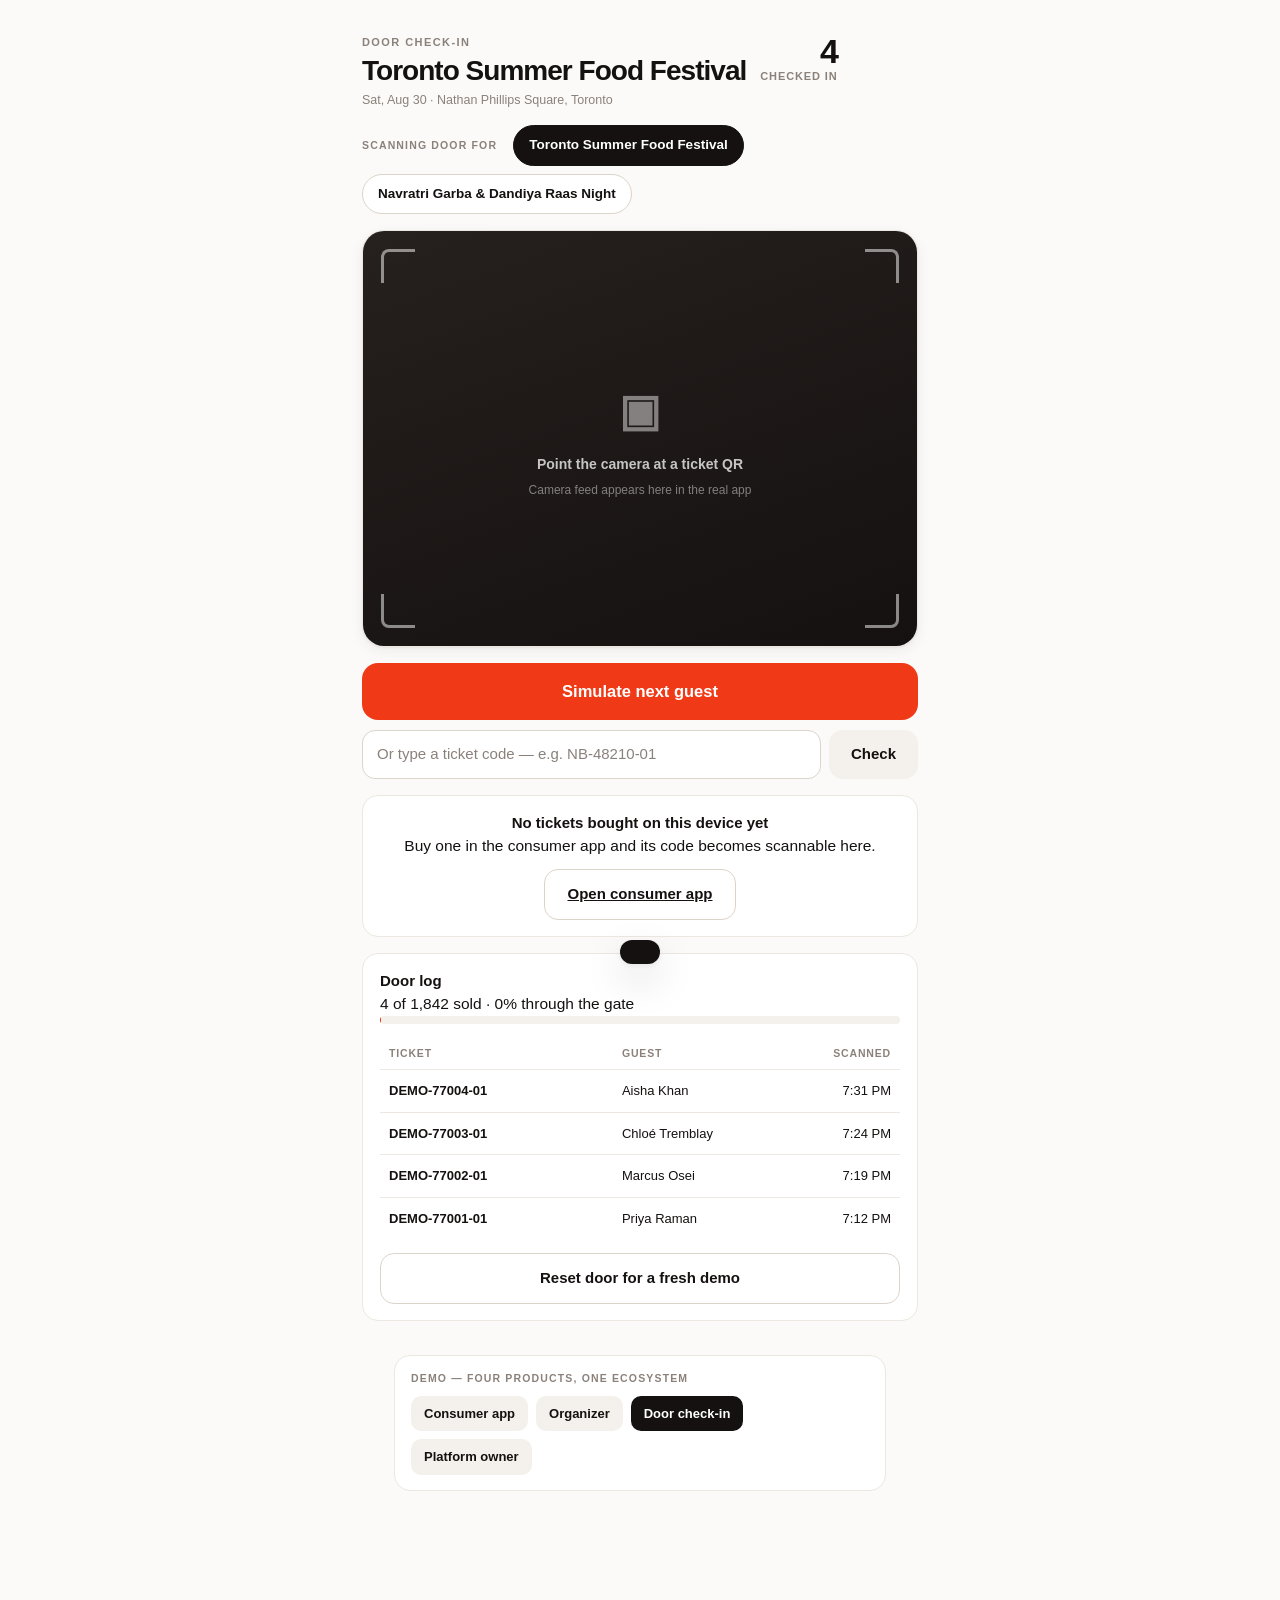
==== checkin/index.html @ 4d5323d5 "Fix cancelled-event chip rendering in success green .livechip.warn was referenced by the organizer d" ====
<!doctype html>
<html lang="en">
<head>
<meta charset="utf-8">
<meta name="viewport" content="width=device-width, initial-scale=1, viewport-fit=cover">
<meta name="theme-color" content="#FBFAF8">
<title>Door check-in — Nearby</title>
<meta name="description" content="Demo: the host's QR scanner — verifies a ticket is genuine, is for this event, and has not already been used.">
<link rel="stylesheet" href="../assets/app.css?v=4">
</head>
<body>
<main id="app"></main>
<div class="toast" id="toast" role="status"></div>
<script src="../assets/data.js?v=4"></script>
<script src="../assets/checkin.js?v=4"></script>
</body>
</html>
---- assets/app.css ----
/* ============================================================
   Discovery platform — design system.
   Mobile-first: base styles are the phone; ≥760px upgrades to desktop.
   ============================================================ */
:root{
  --ink:#141110; --ink-2:#4B4340; --ink-3:#8B817B;
  --ground:#FBFAF8; --surface:#FFFFFF; --sunk:#F4F1EC;
  --line:#ECE7E0; --line-2:#DCD4CA;

  --flame:#F03A17; --flame-deep:#CE2E0F; --flame-tint:#FFEDE8;
  --violet:#6B3FD4; --violet-tint:#F0EBFD;
  --teal:#0A9179; --teal-tint:#E4F4F0;
  --amber:#E08A00; --amber-tint:#FDF0DA;

  /* validated categorical data colors (CVD + contrast safe) */
  --d1:#E23616; --d2:#6B3FD4; --d3:#0A9179;

  --sans:-apple-system, BlinkMacSystemFont, "Segoe UI", Roboto, "Helvetica Neue", Arial, sans-serif;
  --shadow-1:0 1px 2px rgba(20,17,16,.05), 0 4px 14px rgba(20,17,16,.06);
  --shadow-2:0 2px 6px rgba(20,17,16,.07), 0 16px 40px rgba(20,17,16,.14);
  --tabh:60px;
}
*{box-sizing:border-box; margin:0; padding:0}
html{-webkit-text-size-adjust:100%}
body{
  background:var(--ground); color:var(--ink);
  font-family:var(--sans); font-size:15px; line-height:1.5;
  -webkit-font-smoothing:antialiased; overflow-x:hidden;
}
button{font:inherit; color:inherit; cursor:pointer; background:none; border:none; text-align:left}
input,select{font:inherit; color:inherit}
:focus-visible{outline:2.5px solid var(--flame); outline-offset:2px; border-radius:6px}
::placeholder{color:var(--ink-3)}
@media (prefers-reduced-motion: reduce){ *{animation-duration:.01ms !important; animation-iteration-count:1 !important; transition-duration:.01ms !important; scroll-behavior:auto !important} }

/* ---------- type primitives ---------- */
.display{font-weight:800; letter-spacing:-.035em; line-height:1.04}
.eyebrow{font-size:11px; font-weight:800; letter-spacing:.13em; text-transform:uppercase}
.when{font-size:11.5px; font-weight:800; letter-spacing:.09em; text-transform:uppercase; color:var(--flame)}
.tnum{font-variant-numeric:tabular-nums}

/* ---------- buttons ---------- */
.btn{
  display:inline-flex; align-items:center; justify-content:center; gap:8px;
  background:var(--flame); color:#fff; font-weight:700; font-size:15px;
  padding:13px 22px; border-radius:14px; transition:transform .12s, background .15s;
  text-align:center;
}
.btn:active{transform:scale(.975)}
.btn:hover{background:var(--flame-deep)}
.btn.block{width:100%}
.btn.lg{font-size:16.5px; padding:16px 26px; border-radius:16px}
.btn.ghost{background:none; color:var(--ink); border:1.5px solid var(--line-2)}
.btn.ghost:hover{background:var(--sunk); border-color:var(--ink-3)}
.btn.dark{background:var(--ink)} .btn.dark:hover{background:#332C29}
.btn.quiet{background:var(--sunk); color:var(--ink)} .btn.quiet:hover{background:var(--line)}
.btn:disabled{opacity:.4; cursor:not-allowed}
.btn:disabled:active{transform:none}

/* ---------- app header ---------- */
.topbar{position:sticky; top:0; z-index:40; background:var(--ground); border-bottom:1px solid transparent; transition:border-color .2s}
.topbar.stuck{border-color:var(--line)}
.tbwrap{max-width:1240px; margin:0 auto; padding:12px 16px 10px}
.locrow{display:flex; align-items:center; gap:10px; margin-bottom:10px}
.locpick{display:flex; align-items:center; gap:6px; font-weight:700; font-size:15.5px; padding:5px 10px 5px 4px; border-radius:10px}
.locpick:hover{background:var(--sunk)}
.locpick .pinico{color:var(--flame); display:flex}
.locpick .caret{color:var(--ink-3); font-size:11px}
.brandmark{margin-left:auto; display:flex; align-items:center; gap:7px; font-weight:800; letter-spacing:-.03em; font-size:17px}
.brandmark .ring{width:15px; height:15px; border-radius:50%; border:4px solid var(--flame)}
.brandmark .wn{font-size:9.5px; font-weight:800; letter-spacing:.1em; text-transform:uppercase; color:var(--ink-3); border:1px solid var(--line-2); padding:2px 5px; border-radius:5px}
.askline{font-size:26px; font-weight:800; letter-spacing:-.035em; line-height:1.08; margin-bottom:13px; max-width:16ch}

.searchbtn, .searchfield{
  width:100%; display:flex; align-items:center; gap:10px;
  background:var(--surface); border:1.5px solid var(--line-2); border-radius:14px;
  padding:12px 15px; font-size:15px; color:var(--ink-3); box-shadow:var(--shadow-1);
}
.searchbtn:hover{border-color:var(--ink-3)}
.searchfield input{flex:1; border:none; background:none; outline:none; color:var(--ink); min-width:0}
.searchfield:focus-within{border-color:var(--flame); box-shadow:0 0 0 3px var(--flame-tint)}
.searchico{color:var(--ink); flex:none; display:flex}

/* discovery chips */
.chiprail{display:flex; gap:8px; overflow-x:auto; scrollbar-width:none; padding:12px 16px 4px; scroll-snap-type:x proximity; scroll-padding-inline:16px}
.chiprail::-webkit-scrollbar{display:none}
.chiprail::after{content:""; flex:none; width:6px}
.chip{
  flex:none; padding:9px 15px; border-radius:999px; border:1.5px solid var(--line-2);
  background:var(--surface); font-size:13.5px; font-weight:650; white-space:nowrap; scroll-snap-align:start;
  transition:all .12s;
}
.chip:hover{border-color:var(--ink-3)}
.chip.on{background:var(--ink); border-color:var(--ink); color:#fff}
.chip.hot.on{background:var(--flame); border-color:var(--flame)}

/* ---------- page shell ---------- */
main{max-width:1240px; margin:0 auto; padding-bottom:calc(var(--tabh) + 34px)}
.pad{padding-left:16px; padding-right:16px}

/* ---------- section + rails ---------- */
.sec{margin-top:26px}
.sechead{display:flex; align-items:baseline; gap:10px; padding:0 16px 11px}
.sechead h2{font-size:19px; font-weight:800; letter-spacing:-.03em}
.sechead .sn{font-size:12.5px; color:var(--ink-3); margin-left:auto; white-space:nowrap; font-weight:600}
.rail{
  display:flex; gap:12px; overflow-x:auto; scroll-snap-type:x mandatory;
  scrollbar-width:none; padding:2px 16px 6px; scroll-padding-inline:16px;
}
.rail::-webkit-scrollbar{display:none}
.rail::after{content:""; flex:none; width:4px}

/* ---------- event card ---------- */
.ecard{
  position:relative; flex:none; width:255px; scroll-snap-align:start;
  background:var(--surface); border:1px solid var(--line); border-radius:18px;
  overflow:hidden; box-shadow:var(--shadow-1); transition:transform .14s, box-shadow .14s;
  display:flex; flex-direction:column;
}
.ecard:hover{transform:translateY(-2px); box-shadow:var(--shadow-2)}
.ecard.wide{width:auto; flex:1 1 auto}
.ehit{display:flex; flex-direction:column; flex:1; min-width:0; width:100%}
.eart{position:relative; aspect-ratio:16/10; overflow:hidden; flex:none}
.eart .glyph{position:absolute; right:10px; bottom:-22px; font-size:96px; font-weight:800; letter-spacing:-.05em; color:rgba(255,255,255,.26); line-height:1; user-select:none}
.eart .vibe{position:absolute; inset:0; display:flex; align-items:flex-end; padding:11px; gap:6px}
.tagpill{
  display:inline-flex; align-items:center; gap:5px; background:rgba(255,255,255,.94); color:var(--ink);
  font-size:10.5px; font-weight:800; letter-spacing:.06em; text-transform:uppercase;
  padding:5px 9px; border-radius:8px; backdrop-filter:blur(6px);
}
.tagpill.flame{color:var(--flame-deep)}
.tagpill.teal{color:var(--teal)}
.tagpill.amber{color:var(--amber)}
.tagpill.solid{background:var(--ink); color:#fff}
.savebtn{
  position:absolute; top:9px; right:9px; z-index:2; width:34px; height:34px; border-radius:50%;
  background:rgba(255,255,255,.93); display:flex; align-items:center; justify-content:center;
  box-shadow:0 1px 6px rgba(20,17,16,.2); backdrop-filter:blur(6px); transition:transform .12s;
}
.savebtn:active{transform:scale(.88)}
.savebtn svg{width:17px; height:17px; stroke:var(--ink); fill:none; stroke-width:2.2}
.savebtn.on svg{fill:var(--flame); stroke:var(--flame)}
.ebody{padding:12px 13px 14px; display:flex; flex-direction:column; gap:4px; flex:1}
.ebody h3{font-size:15.5px; font-weight:750; letter-spacing:-.02em; line-height:1.27;
  display:-webkit-box; -webkit-line-clamp:2; -webkit-box-orient:vertical; overflow:hidden}
.eplace{font-size:12.5px; color:var(--ink-3); display:flex; align-items:center; gap:5px;
  white-space:nowrap; overflow:hidden; text-overflow:ellipsis}
.efoot{margin-top:auto; padding-top:9px; display:flex; align-items:center; gap:8px}
.eprice{font-size:14px; font-weight:750}
.eprice.free{color:var(--teal)}
.esocial{margin-left:auto; font-size:11.5px; font-weight:700; color:var(--ink-3); white-space:nowrap}

/* ---------- reel rail (video-first architecture) ---------- */
.reel{
  position:relative; flex:none; width:158px; aspect-ratio:9/16; scroll-snap-align:start;
  border-radius:16px; overflow:hidden; box-shadow:var(--shadow-1); display:block;
  background:var(--ink);
}
/* .reelmedia is the slot a real <video muted loop playsinline> drops into */
.reelmedia{position:absolute; inset:0; animation:drift 14s ease-in-out infinite alternate}
@keyframes drift{from{transform:scale(1.02) translate3d(0,0,0)} to{transform:scale(1.16) translate3d(-3%,-2%,0)}}
.reel .scrim{position:absolute; inset:0; background:linear-gradient(to top, rgba(10,8,7,.86) 0%, rgba(10,8,7,.15) 46%, rgba(10,8,7,.3) 100%)}
.reelplay{position:absolute; top:9px; left:9px; width:26px; height:26px; border-radius:50%; background:rgba(255,255,255,.9); display:flex; align-items:center; justify-content:center}
.reelplay svg{width:11px; height:11px; fill:var(--ink); margin-left:1.5px}
.reellen{position:absolute; top:11px; right:9px; color:#fff; font-size:10.5px; font-weight:750; letter-spacing:.04em; text-shadow:0 1px 3px rgba(0,0,0,.5)}
.reelinfo{position:absolute; left:0; right:0; bottom:0; padding:11px 11px 12px; color:#fff}
.reelinfo .rt{font-size:13px; font-weight:750; line-height:1.25; letter-spacing:-.015em;
  display:-webkit-box; -webkit-line-clamp:2; -webkit-box-orient:vertical; overflow:hidden}
.reelinfo .rd{font-size:10.5px; font-weight:750; letter-spacing:.07em; text-transform:uppercase; opacity:.85; margin-top:3px}
.reelinfo .rp{margin-top:7px; display:inline-flex; align-items:center; gap:5px; font-size:12px; font-weight:800; background:rgba(255,255,255,.16); backdrop-filter:blur(6px); padding:5px 9px; border-radius:8px}

/* ---------- event detail ---------- */
.detailgrid{padding:0 16px}
.buysub{display:none}
.backbar{position:sticky; top:0; z-index:35; display:flex; align-items:center; gap:8px; padding:10px 16px; background:var(--ground)}
.iconbtn{width:38px; height:38px; border-radius:50%; background:var(--surface); border:1px solid var(--line);
  display:flex; align-items:center; justify-content:center; box-shadow:var(--shadow-1); flex:none}
.iconbtn:active{transform:scale(.92)}
.iconbtn svg{width:18px; height:18px; stroke:var(--ink); fill:none; stroke-width:2.2}
.iconbtn.on svg{fill:var(--flame); stroke:var(--flame)}
.iconbtn.spaced{margin-left:auto}
.dhero{position:relative; margin:0 16px; border-radius:20px; overflow:hidden; aspect-ratio:16/11}
.dhero .glyph{position:absolute; right:14px; bottom:-30px; font-size:170px; font-weight:800; letter-spacing:-.05em; color:rgba(255,255,255,.24); line-height:1}
.dhero .heroplay{position:absolute; left:50%; top:50%; transform:translate(-50%,-50%); width:56px; height:56px; border-radius:50%;
  background:rgba(255,255,255,.92); display:flex; align-items:center; justify-content:center; box-shadow:var(--shadow-2)}
.dhero .heroplay svg{width:19px; height:19px; fill:var(--ink); margin-left:3px}
.dhero .vibe{position:absolute; left:12px; bottom:12px; display:flex; gap:6px}
.dtitle{font-size:26px; font-weight:800; letter-spacing:-.038em; line-height:1.09; margin:16px 0 12px; text-wrap:balance}
.factlist{display:flex; flex-direction:column; gap:13px; margin-bottom:18px}
.fact{display:flex; gap:11px; align-items:flex-start}
.factico{width:36px; height:36px; border-radius:11px; background:var(--sunk); display:flex; align-items:center; justify-content:center; flex:none; font-size:16px}
.fact .f1{font-weight:700; font-size:14.5px}
.fact .f2{color:var(--ink-3); font-size:13px; margin-top:1px}
.fact .f2 b{color:var(--ink-2); font-weight:650}

.dsec{margin:26px 0}
.dsec h2{font-size:18px; font-weight:800; letter-spacing:-.03em; margin-bottom:11px}
.dsec p{color:var(--ink-2); margin-bottom:11px; font-size:14.5px; line-height:1.62}
.clamp{display:-webkit-box; -webkit-line-clamp:3; -webkit-box-orient:vertical; overflow:hidden}
.readmore{color:var(--flame); font-weight:750; font-size:14px; padding:4px 0}
.expectgrid{display:grid; grid-template-columns:1fr 1fr; gap:10px}
.expect{background:var(--surface); border:1px solid var(--line); border-radius:14px; padding:13px 14px}
.expect .ex{font-size:20px; line-height:1; margin-bottom:8px; display:block}
.expect .en{font-weight:700; font-size:13.5px}
.expect .ed{color:var(--ink-3); font-size:12.5px; margin-top:2px; line-height:1.4}
.mapbox{height:150px; border-radius:16px; border:1px solid var(--line); position:relative; overflow:hidden;
  background:
    linear-gradient(rgba(20,17,16,.05) 1px, transparent 1px),
    linear-gradient(90deg, rgba(20,17,16,.05) 1px, transparent 1px),
    linear-gradient(150deg,#F5F1EB,#EDE7DF);
  background-size:30px 30px, 30px 30px, cover}
.pin{position:absolute; left:50%; top:50%; transform:translate(-50%,-100%); width:24px; height:24px;
  background:var(--flame); border-radius:50% 50% 50% 0; rotate:-45deg; box-shadow:0 4px 10px rgba(240,58,23,.4)}
.pin::after{content:""; position:absolute; inset:6.5px; background:#fff; border-radius:50%}
.orgrow{display:flex; align-items:center; gap:13px; background:var(--surface); border:1px solid var(--line); border-radius:16px; padding:14px 15px}
.oav{width:46px; height:46px; border-radius:14px; flex:none; display:flex; align-items:center; justify-content:center; font-weight:800; font-size:19px; color:#fff}
.orgrow .on{font-weight:750; font-size:15px}
.orgrow .om{color:var(--ink-3); font-size:12.5px; margin-top:1px}
.orgrow .btn{margin-left:auto; flex:none}

/* sticky purchase bar */
.buybar{
  position:fixed; left:0; right:0; bottom:0; z-index:45;
  background:var(--surface); border-top:1px solid var(--line);
  padding:11px 16px calc(11px + env(safe-area-inset-bottom));
  display:flex; align-items:center; gap:12px; box-shadow:0 -4px 20px rgba(20,17,16,.09);
}
.buybar .bp{flex:none}
.buybar .bpl{font-size:10.5px; font-weight:800; letter-spacing:.09em; text-transform:uppercase; color:var(--ink-3)}
.buybar .bpv{font-size:17px; font-weight:800; letter-spacing:-.02em}
.buybar .btn{flex:1}

/* ---------- bottom tab bar ---------- */
.tabbar{
  position:fixed; left:0; right:0; bottom:0; z-index:50;
  background:rgba(255,255,255,.96); backdrop-filter:blur(14px);
  border-top:1px solid var(--line); display:flex;
  padding-bottom:env(safe-area-inset-bottom);
}
.tabbtn{flex:1; height:var(--tabh); display:flex; flex-direction:column; align-items:center; justify-content:center; gap:3px; color:var(--ink-3); position:relative}
.tabbtn svg{width:21px; height:21px; stroke:currentColor; fill:none; stroke-width:1.9}
.tabbtn span{font-size:10px; font-weight:700; letter-spacing:.01em}
.tabbtn.on{color:var(--flame)}
.tabbtn.on svg{stroke-width:2.3}
.tabdot{position:absolute; top:9px; right:calc(50% - 17px); min-width:16px; height:16px; padding:0 4px;
  background:var(--flame); color:#fff; font-size:10px; font-weight:800; border-radius:999px;
  display:flex; align-items:center; justify-content:center; line-height:1}

/* ---------- generic page pieces ---------- */
.phead{padding:8px 16px 4px}
.phead h1{font-size:27px; font-weight:800; letter-spacing:-.038em}
.phead p{color:var(--ink-3); font-size:14px; margin-top:3px}
.grid2{display:grid; grid-template-columns:1fr 1fr; gap:12px; padding:14px 16px 0}
.empty{text-align:center; padding:54px 26px; margin:20px 16px; border:1.5px dashed var(--line-2); border-radius:20px}
.empty .eico{font-size:34px; margin-bottom:12px}
.empty h3{font-size:18px; font-weight:800; letter-spacing:-.02em; margin-bottom:6px}
.empty p{color:var(--ink-3); font-size:14px; margin-bottom:18px; max-width:32ch; margin-left:auto; margin-right:auto}

.suggest{display:flex; flex-direction:column; gap:9px; padding:4px 16px}
.sugg{display:flex; align-items:center; gap:11px; background:var(--surface); border:1px solid var(--line); border-radius:14px; padding:13px 15px; font-size:14.5px; font-weight:600}
.sugg:hover{border-color:var(--ink-3)}
.sugg .sq{font-size:17px}
.sugg .sarr{margin-left:auto; color:var(--ink-3)}
.filterrow{display:flex; gap:8px; overflow-x:auto; scrollbar-width:none; padding:12px 16px 6px}
.filterrow::-webkit-scrollbar{display:none}
.fpill{flex:none; display:inline-flex; align-items:center; gap:6px; padding:8px 13px; border-radius:11px;
  border:1.5px solid var(--line-2); background:var(--surface); font-size:13px; font-weight:650; white-space:nowrap}
.fpill.on{border-color:var(--ink); background:var(--ink); color:#fff}
.fpill.soon{opacity:.5}
.fpill .fc{color:var(--ink-3); font-size:10px}
.fpill.on .fc{color:rgba(255,255,255,.7)}

/* orders / tickets */
.orderrow{display:flex; gap:13px; align-items:center; background:var(--surface); border:1px solid var(--line);
  border-radius:16px; padding:13px 14px; margin:0 16px 12px}
.orderrow .oa{width:60px; height:60px; border-radius:12px; flex:none; position:relative; overflow:hidden}
.orderrow .oi{flex:1; min-width:0}
.orderrow .onm{font-weight:750; font-size:14.5px; line-height:1.3}
.orderrow .omt{color:var(--ink-3); font-size:12.5px; margin-top:2px}
.orderrow .oq{flex:none; color:var(--ink-3)}

/* profile */
.profcard{margin:14px 16px; background:var(--surface); border:1px solid var(--line); border-radius:18px; padding:18px; text-align:center}
.profav{width:62px; height:62px; border-radius:50%; background:var(--sunk); display:flex; align-items:center; justify-content:center; font-size:26px; margin:0 auto 12px}
.profcard h3{font-size:18px; font-weight:800; letter-spacing:-.025em}
.profcard p{color:var(--ink-3); font-size:13.5px; margin:5px 0 15px}
.statrow{display:flex; gap:10px; margin:14px 16px}
.statbox{flex:1; background:var(--surface); border:1px solid var(--line); border-radius:14px; padding:14px; text-align:center}
.statbox .sv{font-size:22px; font-weight:800; letter-spacing:-.03em}
.statbox .sl{font-size:11.5px; color:var(--ink-3); font-weight:650; margin-top:2px}
.listrow{display:flex; align-items:center; gap:12px; padding:15px 16px; border-bottom:1px solid var(--line); font-size:14.5px; font-weight:600; width:100%}
.listrow .lq{font-size:17px; width:22px}
.listrow .larr{margin-left:auto; color:var(--ink-3)}

/* ---------- checkout sheet ---------- */
.scrim-full{position:fixed; inset:0; z-index:100; background:rgba(20,17,16,.55); display:flex; align-items:flex-end; justify-content:center; animation:fade .2s}
@keyframes fade{from{opacity:0}to{opacity:1}}
.sheet{
  background:var(--ground); width:100%; max-width:520px; max-height:94vh;
  border-radius:22px 22px 0 0; display:flex; flex-direction:column; overflow:hidden;
  animation:slideup .26s cubic-bezier(.22,.9,.3,1); box-shadow:var(--shadow-2);
}
@keyframes slideup{from{transform:translateY(100%)}to{transform:none}}
.shead{padding:14px 16px 12px; background:var(--surface); border-bottom:1px solid var(--line); flex:none}
.grabber{width:36px; height:4px; border-radius:99px; background:var(--line-2); margin:0 auto 11px}
.sheadrow{display:flex; align-items:center; gap:12px}
.sheadrow .st{font-weight:750; font-size:14.5px; line-height:1.25;
  display:-webkit-box; -webkit-line-clamp:1; -webkit-box-orient:vertical; overflow:hidden}
.sheadrow .sd{font-size:12px; color:var(--ink-3); margin-top:1px}
.hold{display:flex; align-items:center; gap:5px; background:var(--flame-tint); color:var(--flame-deep);
  font-weight:800; font-size:12px; padding:5px 10px; border-radius:9px; flex:none}
.sbody{overflow-y:auto; flex:1; padding:14px 16px 4px; -webkit-overflow-scrolling:touch}
.sfoot{flex:none; background:var(--surface); border-top:1px solid var(--line);
  padding:13px 16px calc(13px + env(safe-area-inset-bottom))}
.steps{display:flex; align-items:center; gap:6px; font-size:11px; font-weight:800; letter-spacing:.07em; text-transform:uppercase; color:var(--ink-3); margin-bottom:12px}
.steps .sdot{width:6px; height:6px; border-radius:50%; background:var(--line-2)}
.steps .sdot.on{background:var(--flame)}

.tierbox{background:var(--surface); border:1.5px solid var(--line); border-radius:16px; padding:14px 15px; margin-bottom:11px; display:flex; align-items:center; gap:12px}
.tierbox.picked{border-color:var(--flame)}
.tierbox.gone{opacity:.5}
.tierbox .ti{flex:1; min-width:0}
.tierbox .tn{font-weight:750; font-size:14.5px}
.tierbox .td{color:var(--ink-3); font-size:12.5px; margin-top:2px; line-height:1.4}
.tierbox .tp{font-weight:800; font-size:15px; margin-top:7px}
.tierbox .tp .fee{font-weight:600; color:var(--ink-3); font-size:11.5px}
.step{display:flex; align-items:center; gap:1px; flex:none}
.step button{width:33px; height:33px; border-radius:50%; border:1.5px solid var(--flame); color:var(--flame);
  font-size:18px; font-weight:700; display:flex; align-items:center; justify-content:center}
.step button:disabled{border-color:var(--line-2); color:var(--line-2)}
.step .q{width:30px; text-align:center; font-weight:800; font-size:15.5px}
.gonepill{font-size:11px; font-weight:800; letter-spacing:.06em; text-transform:uppercase; color:var(--ink-3); border:1px solid var(--line-2); padding:4px 9px; border-radius:8px; flex:none}

.sumline{display:flex; justify-content:space-between; gap:12px; font-size:14px; margin-bottom:8px}
.sumline .sl{color:var(--ink-2)}
.sumline.tot{font-weight:800; font-size:16.5px; border-top:1px solid var(--line); padding-top:11px; margin-top:10px}
.sumline .off{color:var(--teal); font-weight:700}

.walletrow{display:flex; flex-direction:column; gap:9px; margin-bottom:14px}
.wbtn{width:100%; padding:14px; border-radius:14px; background:var(--ink); color:#fff; font-weight:750; font-size:15px;
  display:flex; align-items:center; justify-content:center; gap:8px}
.wbtn.g{background:var(--surface); color:var(--ink); border:1.5px solid var(--line-2)}
.ordiv{display:flex; align-items:center; gap:12px; color:var(--ink-3); font-size:12px; font-weight:700; margin:2px 0 14px}
.ordiv::before,.ordiv::after{content:""; height:1px; background:var(--line); flex:1}
.field{margin-bottom:12px}
.field label{display:block; font-size:12.5px; font-weight:750; margin-bottom:6px}
.field input{width:100%; border:1.5px solid var(--line-2); border-radius:13px; padding:13px 14px; background:var(--surface); outline:none; font-size:16px}
.field input:focus{border-color:var(--flame); box-shadow:0 0 0 3px var(--flame-tint)}
.field input.bad{border-color:var(--flame); background:#FFF6F4}
.frow{display:flex; gap:10px}
.frow>*{flex:1; min-width:0}
.cardwrap{position:relative}
.cardwrap .cbrand{position:absolute; right:13px; top:41px; font-size:10.5px; font-weight:800; letter-spacing:.05em; color:var(--ink-3)}
.guestnote{display:flex; gap:9px; background:var(--teal-tint); border-radius:13px; padding:11px 13px; font-size:12.5px; color:var(--teal); margin-bottom:14px; line-height:1.45}
.testnote{background:var(--sunk); border-radius:12px; padding:10px 12px; font-size:12px; color:var(--ink-2); margin-top:12px; line-height:1.45}
.promorow{display:flex; gap:8px; margin-top:4px}
.promorow input{flex:1; border:1.5px solid var(--line-2); border-radius:12px; padding:11px 13px; background:var(--surface); outline:none; font-size:15px; min-width:0}
.promorow input:focus{border-color:var(--flame)}
.pmsg{font-size:12.5px; font-weight:700; margin-top:7px}
.pmsg.ok{color:var(--teal)} .pmsg.no{color:var(--flame)}
.spin{width:17px; height:17px; border:2.5px solid rgba(255,255,255,.35); border-top-color:#fff; border-radius:50%; animation:spin .7s linear infinite; flex:none}
@keyframes spin{to{transform:rotate(360deg)}}

/* ---------- confirmation ---------- */
.confwrap{padding:26px 16px 0; text-align:center}
.tick{width:66px; height:66px; margin:0 auto 18px; border-radius:50%; background:var(--teal); color:#fff;
  display:flex; align-items:center; justify-content:center; animation:pop .42s cubic-bezier(.3,1.6,.6,1)}
@keyframes pop{from{transform:scale(.4); opacity:0}to{transform:none; opacity:1}}
.confwrap h1{font-size:29px; font-weight:800; letter-spacing:-.04em; margin-bottom:8px}
.confwrap .csub{color:var(--ink-2); font-size:14.5px; max-width:36ch; margin:0 auto 6px; line-height:1.55}
.confwrap .cord{font-size:12.5px; color:var(--ink-3); margin-bottom:22px}
.pass{background:var(--surface); border:1px solid var(--line); border-radius:18px; box-shadow:var(--shadow-1);
  text-align:left; overflow:hidden; margin-bottom:14px}
.passtop{padding:16px; display:flex; gap:14px; align-items:center}
.passtop .qr{flex:none; background:#fff; padding:5px; border-radius:9px; border:1px solid var(--line)}
.passtop .pn{font-weight:750; font-size:14.5px; line-height:1.3}
.passtop .pt{color:var(--flame); font-weight:800; font-size:11px; letter-spacing:.07em; text-transform:uppercase; margin:4px 0}
.passtop .pm{color:var(--ink-3); font-size:12.5px}
.rip{border-top:2px dashed var(--line-2); position:relative}
.rip::before,.rip::after{content:""; position:absolute; top:-9px; width:18px; height:18px; border-radius:50%; background:var(--ground)}
.rip::before{left:-9px} .rip::after{right:-9px}
.passbot{padding:11px 16px; display:flex; justify-content:space-between; gap:10px; font-size:12px; color:var(--ink-3)}
.acctprompt{background:var(--surface); border:1px solid var(--line); border-radius:18px; padding:18px; margin:8px 0 14px; text-align:left; display:flex; gap:13px; align-items:center}
.acctprompt .ai{font-size:24px}
.acctprompt h4{font-size:14.5px; font-weight:750}
.acctprompt p{font-size:12.5px; color:var(--ink-3); margin-top:2px; line-height:1.45}
.confbtns{display:flex; flex-direction:column; gap:9px; margin-bottom:14px}

/* ---------- toast ---------- */
.toast{position:fixed; left:50%; bottom:calc(var(--tabh) + 18px); transform:translateX(-50%) translateY(90px);
  background:var(--ink); color:#fff; padding:12px 20px; border-radius:14px; font-size:14px; font-weight:600;
  box-shadow:var(--shadow-2); z-index:200; transition:transform .26s cubic-bezier(.22,.9,.3,1); max-width:92vw; text-align:center}
.toast.show{transform:translateX(-50%) translateY(0)}

/* ---------- demo switcher ---------- */
.demobar{margin:34px 16px 0; padding:15px 16px; background:var(--surface); border:1px solid var(--line); border-radius:16px}
.demobar .dl{font-size:10.5px; font-weight:800; letter-spacing:.11em; text-transform:uppercase; color:var(--ink-3); margin-bottom:9px}
.demobar .dls{display:flex; gap:8px; flex-wrap:wrap}
.demolink{font-size:13px; font-weight:700; padding:8px 13px; border-radius:10px; background:var(--sunk); color:var(--ink); text-decoration:none; display:inline-block}
.demolink:hover{background:var(--line)}
.demolink.here{background:var(--ink); color:#fff}

/* ============================================================
   DESKTOP  ≥760px
   ============================================================ */
@media (min-width:760px){
  body{font-size:15.5px}
  .tabbar{display:none}
  main{padding-bottom:70px}
  .pad, .sechead, .rail, .chiprail, .phead, .filterrow, .suggest, .grid2{padding-left:32px; padding-right:32px}
  .rail, .chiprail{scroll-padding-inline:32px}
  .orderrow, .empty, .demobar, .statrow, .profcard{margin-left:32px; margin-right:32px}

  .topbar{position:sticky}
  .tbwrap{padding:14px 32px; display:grid; grid-template-columns:auto 1fr auto; align-items:center; gap:22px; row-gap:14px}
  .locrow{margin:0; order:1}
  .brandmark{order:0; margin-left:0; font-size:19px}
  .searchbtn,.searchfield{order:2; max-width:none}
  .askline{display:none}
  .desknav{display:flex; align-items:center; gap:4px; order:3}
  .dnav{padding:9px 13px; border-radius:11px; font-size:14px; font-weight:650; color:var(--ink-2); white-space:nowrap; position:relative}
  .dnav:hover{background:var(--sunk); color:var(--ink)}
  .dnav.on{color:var(--flame)}
  .dnav .dpip{display:inline-block; min-width:17px; padding:0 4px; margin-left:5px; background:var(--flame); color:#fff;
    font-size:10.5px; font-weight:800; line-height:17px; border-radius:999px; text-align:center}

  .sechead h2{font-size:22px}
  .sec{margin-top:34px}
  .ecard{width:288px}
  .reel{width:186px}
  .grid2{grid-template-columns:repeat(auto-fill,minmax(272px,1fr)); gap:20px}

  /* event detail becomes two-column */
  .backbar{padding:14px 32px}
  .dhero{margin:0 32px; aspect-ratio:21/9}
  .dhero .glyph{font-size:230px}
  .detailgrid{display:grid; grid-template-columns:1fr 348px; gap:44px; align-items:start; padding:0 32px}
  .dtitle{font-size:38px; margin-top:22px}
  .buybar{position:sticky; top:88px; bottom:auto; left:auto; right:auto; margin-top:22px;
    flex-direction:column; align-items:stretch; gap:14px; border:1px solid var(--line); border-radius:20px;
    padding:20px; box-shadow:var(--shadow-1)}
  .buybar .bpv{font-size:28px; letter-spacing:-.035em}
  .buybar .btn{width:100%}
  .buysub{display:block; font-size:12.5px; color:var(--ink-3); text-align:center}
  .expectgrid{grid-template-columns:repeat(auto-fit,minmax(180px,1fr))}

  .scrim-full{align-items:center; padding:22px}
  .sheet{border-radius:22px; max-height:88vh}
  .grabber{display:none}
  .confwrap{max-width:600px; margin:0 auto; padding-top:40px}
  .confwrap h1{font-size:38px}
  .confbtns{flex-direction:row; justify-content:center; flex-wrap:wrap}
  .confbtns .btn{flex:none}
  .toast{bottom:26px}
}
@media (max-width:759px){ .desknav{display:none} }

/* ---------- dashboards (separate organizer / platform products) ---------- */
.dashtop{padding:22px 16px 0}
.dashtop h1{font-size:26px; font-weight:800; letter-spacing:-.038em; display:flex; align-items:center; gap:11px; flex-wrap:wrap}
.dashtop .sub{color:var(--ink-3); font-size:13.5px; margin:6px 0 20px; max-width:70ch}
.livechip{display:inline-flex; align-items:center; gap:6px; background:var(--teal-tint); color:var(--teal);
  font-weight:800; font-size:11px; letter-spacing:.08em; padding:5px 11px; border-radius:8px}
.livechip.warn{background:var(--flame-tint); color:var(--flame-deep)}
.pulse{width:7px; height:7px; border-radius:50%; background:currentColor; animation:pulse 1.7s infinite}
@keyframes pulse{0%,100%{opacity:1}50%{opacity:.3}}
.tiles{display:grid; grid-template-columns:1fr 1fr; gap:11px; padding:0 16px}
.tile{background:var(--surface); border:1px solid var(--line); border-radius:16px; padding:15px 16px}
.tile.spot{background:var(--ink); border-color:var(--ink); color:#fff}
.tile.spot .tl{color:rgba(255,255,255,.65)} .tile.spot .td{color:#FFB199}
.tile .tl{font-size:10.5px; font-weight:800; letter-spacing:.1em; text-transform:uppercase; color:var(--ink-3)}
.tile .tv{font-size:25px; font-weight:800; letter-spacing:-.04em; margin-top:5px; font-variant-numeric:tabular-nums}
.tile .tv small{font-size:14px; font-weight:700; color:var(--ink-3); letter-spacing:0}
.tile .td{font-size:11.5px; color:var(--teal); font-weight:700; margin-top:3px}
.panel{background:var(--surface); border:1px solid var(--line); border-radius:16px; padding:17px 18px; margin:12px 16px}
.panel h3{font-size:15px; font-weight:750}
.panel .ps{font-size:12px; color:var(--ink-3); margin:2px 0 14px}
.chart{position:relative}
.chart svg{display:block; width:100%; height:auto}
.ttip{position:absolute; pointer-events:none; background:var(--ink); color:#fff; font-size:11.5px; padding:6px 10px;
  border-radius:8px; white-space:nowrap; transform:translate(-50%,-125%); opacity:0; transition:opacity .1s; z-index:5; font-variant-numeric:tabular-nums}
.bars{margin-bottom:12px}
.bars .b1{display:flex; justify-content:space-between; gap:10px; font-size:13px; margin-bottom:5px}
.bars .b1 b{font-variant-numeric:tabular-nums}
.track{height:8px; border-radius:5px; background:var(--sunk); overflow:hidden}
.fillbar{height:100%; border-radius:5px; background:var(--d1)}
.fillbar.v{background:var(--d2)} .fillbar.t{background:var(--d3)}
.splitbar{display:flex; gap:2px; height:42px; border-radius:11px; overflow:hidden; margin:2px 0 16px}
.splitbar .seg{display:flex; align-items:center; justify-content:center; color:#fff; font-size:12px; font-weight:800; min-width:2px}
.legrow{display:flex; align-items:center; gap:10px; font-size:13.5px; margin-bottom:11px}
.legrow .sw{width:11px; height:11px; border-radius:4px; flex:none}
.legrow .ln{flex:1; min-width:0}
.legrow .lsub{color:var(--ink-3); font-size:12px; line-height:1.35}
.legrow b{font-variant-numeric:tabular-nums; white-space:nowrap}
.unitbox{background:var(--sunk); border-radius:14px; padding:14px 15px; margin-top:14px}
.unitbox .uh{font-size:10.5px; font-weight:800; letter-spacing:.1em; text-transform:uppercase; color:var(--ink-3); margin-bottom:10px}
.uline{display:flex; justify-content:space-between; gap:12px; font-size:13.5px; padding:5px 0; font-variant-numeric:tabular-nums}
.uline.h{font-weight:800; border-bottom:1px solid var(--line-2); padding-bottom:8px}
.uline.k{font-weight:800; color:var(--teal); border-top:1px solid var(--line-2); margin-top:5px; padding-top:9px}
.uline .ul{color:var(--ink-2); font-variant-numeric:normal}
.uline.k .ul{color:var(--teal)}
.tablewrap{overflow-x:auto; -webkit-overflow-scrolling:touch}
table{width:100%; border-collapse:collapse; font-size:13px}
th{text-align:left; font-size:10.5px; text-transform:uppercase; letter-spacing:.08em; color:var(--ink-3);
  font-weight:800; padding:8px 9px; border-bottom:1px solid var(--line); white-space:nowrap}
td{padding:11px 9px; border-bottom:1px solid var(--line); font-variant-numeric:tabular-nums; white-space:nowrap}
td.nm{font-variant-numeric:normal; font-weight:650; white-space:normal; min-width:150px}
tr:last-child td{border-bottom:none}
.num{text-align:right}
.paycard{display:flex; align-items:center; gap:14px; background:var(--ink); color:#fff; border-radius:16px; padding:17px 18px; margin-top:14px; flex-wrap:wrap}
.paycard .pv{font-size:22px; font-weight:800; letter-spacing:-.035em; font-variant-numeric:tabular-nums}
.paycard .pl{font-size:11.5px; opacity:.7; margin-top:2px}
.paycard .pstripe{margin-left:auto; font-size:11.5px; opacity:.8; text-align:right; max-width:230px; line-height:1.4}
.statpill{display:inline-flex; align-items:center; gap:5px; font-size:10.5px; font-weight:800; letter-spacing:.05em;
  text-transform:uppercase; padding:4px 9px; border-radius:7px; white-space:nowrap}
.statpill::before{content:""; width:5px; height:5px; border-radius:50%; background:currentColor}
.statpill.live{background:var(--teal-tint); color:var(--teal)}
.statpill.done{background:var(--sunk); color:var(--ink-3)}
.statpill.soon{background:var(--amber-tint); color:var(--amber)}
.statpill.warn{background:var(--flame-tint); color:var(--flame-deep)}
@media (min-width:760px){
  .dashtop{padding:30px 32px 0}
  .dashtop h1{font-size:34px}
  .tiles{grid-template-columns:repeat(auto-fit,minmax(200px,1fr)); gap:15px; padding:0 32px}
  .panel{margin:15px 32px}
  .prow{display:grid; grid-template-columns:1.55fr 1fr; gap:0}
  .prow.even{grid-template-columns:1fr 1fr}
  .prow .panel{margin:15px 0}
  .prow{padding:0 32px; gap:15px}
  .tile .tv{font-size:29px}
}

/* ============================================================
   Region picker, verification, blogs, refunds, door scanner
   ============================================================ */
.regionsheet{padding:4px 16px 14px; border-top:1px solid var(--line); margin-top:10px; max-height:52vh; overflow-y:auto}
.rsgroup{padding-top:12px}
.rslabel{font-size:10.5px; font-weight:800; letter-spacing:.11em; text-transform:uppercase; color:var(--ink-3); margin-bottom:8px}
.rschips{display:flex; gap:8px; flex-wrap:wrap}
.rschips .chip .cn{color:var(--ink-3); font-weight:700; font-size:11.5px; margin-left:3px}
.rschips .chip.on .cn{color:rgba(255,255,255,.65)}
.secnote{padding:0 16px 10px; font-size:12.5px; color:var(--ink-3); line-height:1.45; max-width:62ch}

/* verification */
.verifyrow{display:flex; align-items:center; gap:10px; flex-wrap:wrap; margin-bottom:18px}
.vbadge{display:inline-flex; align-items:center; gap:6px; background:var(--teal-tint); color:var(--teal);
  font-size:11.5px; font-weight:800; letter-spacing:.04em; padding:6px 11px; border-radius:9px; white-space:nowrap}
.vbadge.big{font-size:13px; padding:8px 14px}
.vbadge svg{stroke:currentColor}
.vtext{font-size:12.5px; color:var(--ink-3); line-height:1.4}
.verifypanel{display:flex; align-items:center; gap:16px; flex-wrap:wrap}
.verifypanel .vpleft{flex:1; min-width:240px}
.verifypanel .btn{flex:none}

.warnbox{background:var(--amber-tint); border-radius:13px; padding:13px 15px; font-size:13.5px;
  color:var(--ink); line-height:1.5; border-left:4px solid var(--amber)}
.warnbox.big{margin-bottom:18px}
.dangerpanel{border-color:#F6D5CE; background:#FFF8F6}
.dangerpanel h3{color:var(--flame-deep)}
.btn.danger{background:var(--flame-deep)} .btn.danger:hover{background:#A82409}

/* blogs */
.bcard{flex:none; width:255px; scroll-snap-align:start; background:var(--surface); border:1px solid var(--line);
  border-radius:18px; overflow:hidden; box-shadow:var(--shadow-1); display:flex; flex-direction:column;
  transition:transform .14s, box-shadow .14s}
.bcard:hover{transform:translateY(-2px); box-shadow:var(--shadow-2)}
.bart{position:relative; aspect-ratio:16/9; overflow:hidden; flex:none}
.bart .glyph{position:absolute; right:10px; bottom:-20px; font-size:82px; font-weight:800; color:rgba(255,255,255,.26); line-height:1}
.bbody{padding:12px 13px 14px; display:flex; flex-direction:column; gap:5px; flex:1}
.btag{font-size:10.5px; font-weight:800; letter-spacing:.1em; text-transform:uppercase; color:var(--flame)}
.bcard h3{font-size:15px; font-weight:750; letter-spacing:-.02em; line-height:1.3;
  display:-webkit-box; -webkit-line-clamp:3; -webkit-box-orient:vertical; overflow:hidden}
.bmeta{margin-top:auto; padding-top:8px; font-size:12px; color:var(--ink-3)}
.grid2 .bcard{width:auto}

.article{padding:6px 16px 0; max-width:68ch; margin:0 auto}
.atag{font-size:11px; font-weight:800; letter-spacing:.11em; text-transform:uppercase; color:var(--flame); margin-bottom:9px}
.article h1{font-size:28px; font-weight:800; letter-spacing:-.038em; line-height:1.12; text-wrap:balance}
.ameta{display:flex; align-items:center; gap:11px; margin:16px 0 18px; font-size:13.5px}
.aav{width:38px; height:38px; border-radius:12px; flex:none; display:flex; align-items:center; justify-content:center;
  font-weight:800; font-size:16px; color:#fff}
.asub{color:var(--ink-3); font-size:12.5px; margin-top:1px}
.ahero{position:relative; aspect-ratio:16/9; border-radius:18px; overflow:hidden; margin-bottom:20px}
.ahero .glyph{position:absolute; right:16px; bottom:-28px; font-size:140px; font-weight:800; color:rgba(255,255,255,.24); line-height:1}
.alead{font-size:17px; line-height:1.55; font-weight:600; color:var(--ink); margin-bottom:16px}
.article p{font-size:15.5px; line-height:1.72; color:var(--ink-2); margin-bottom:16px}
.acta{display:flex; align-items:center; gap:14px; background:var(--surface); border:1px solid var(--line);
  border-radius:18px; padding:16px; margin:24px 0 8px; flex-wrap:wrap}
.acta .actat{font-weight:750; font-size:15px; margin-top:3px}
.acta .actam{font-size:12.5px; color:var(--ink-3); margin-top:2px}
.acta .btn{margin-left:auto; flex:none}

/* refunded pass */
.pass.void{opacity:.62; position:relative}
.voidstamp{position:absolute; top:50%; left:50%; transform:translate(-50%,-50%) rotate(-11deg);
  border:3px solid var(--flame); color:var(--flame); font-weight:800; font-size:16px; letter-spacing:.09em;
  text-transform:uppercase; padding:7px 18px; border-radius:10px; background:rgba(255,255,255,.9); white-space:nowrap}
.tick.grey{background:var(--ink-3); font-size:30px; font-weight:700}
.tick.warn{background:var(--amber); font-size:34px; font-weight:800}
.tcode{font-variant-numeric:tabular-nums; font-weight:700; color:var(--ink-2)}
.orderrow .statpill{margin-top:0}

/* organizer timeline */
.timeline{display:flex; flex-direction:column; gap:0}
.tlrow{display:flex; gap:13px; padding-bottom:18px; position:relative}
.tlrow::before{content:""; position:absolute; left:6px; top:15px; bottom:0; width:2px; background:var(--line)}
.tlrow:last-child{padding-bottom:0} .tlrow:last-child::before{display:none}
.tldot{width:14px; height:14px; border-radius:50%; background:var(--surface); border:3px solid var(--line-2);
  flex:none; margin-top:2px; z-index:1}
.tlrow.done .tldot{background:var(--teal); border-color:var(--teal)}
.tlrow.now .tldot{background:var(--flame); border-color:var(--flame); box-shadow:0 0 0 4px var(--flame-tint)}
.tlrow b{font-size:14px; font-weight:750}
.tlm{font-size:12.5px; color:var(--ink-3); margin-top:2px; line-height:1.45}

/* verification queue */
.qhead{display:flex; align-items:flex-start; gap:14px; margin-bottom:14px; flex-wrap:wrap}
.qhead h3{margin-bottom:0}
.qcount{margin-left:auto; background:var(--flame-tint); color:var(--flame-deep); font-size:12.5px; font-weight:700;
  padding:7px 13px; border-radius:10px; white-space:nowrap}
.qcount b{font-size:15px}
.qlist{display:flex; flex-direction:column; gap:10px}
.qrow{display:flex; gap:14px; align-items:center; background:var(--ground); border:1px solid var(--line);
  border-radius:14px; padding:14px 15px; flex-wrap:wrap; transition:opacity .2s}
.qrow.resolved{opacity:.55}
.qmain{flex:1; min-width:220px}
.qt{font-weight:750; font-size:14.5px; line-height:1.3}
.qm{font-size:12.5px; color:var(--ink-3); margin-top:3px}
.qflag{font-size:12px; margin-top:7px; font-weight:650; color:var(--teal)}
.qflag.hold{color:var(--flame-deep)} .qflag.dupe{color:var(--amber)}
.qacts{display:flex; gap:8px; flex:none; align-items:center}
.qacts .btn{padding:9px 16px; font-size:13.5px; border-radius:11px}

/* ---------- door check-in ---------- */
.ckwrap{max-width:620px; margin:0 auto; padding:18px 16px 60px}
.ckhead{display:flex; align-items:flex-start; gap:14px; margin-bottom:16px}
.ckhead h1{font-size:23px; font-weight:800; letter-spacing:-.035em; line-height:1.15; margin-top:4px}
.cksub{font-size:12.5px; color:var(--ink-3); margin-top:4px}
.ckcount{flex:none; text-align:right}
.ckcount .ckn{font-size:34px; font-weight:800; letter-spacing:-.04em; font-variant-numeric:tabular-nums; line-height:1}
.ckcount .ckl{font-size:11px; font-weight:700; color:var(--ink-3); text-transform:uppercase; letter-spacing:.08em}
.ckdoorsel{display:flex; align-items:center; gap:8px; flex-wrap:wrap; margin-bottom:16px}

.scanner{border-radius:22px; overflow:hidden; box-shadow:var(--shadow-1); border:1px solid var(--line); background:var(--surface)}
.viewfinder{position:relative; aspect-ratio:4/3; background:linear-gradient(160deg,#26201E,#141110);
  display:flex; align-items:center; justify-content:center; color:#fff; overflow:hidden}
.corner{position:absolute; width:34px; height:34px; border:3px solid rgba(255,255,255,.5)}
.corner.tl{top:18px; left:18px; border-right:0; border-bottom:0; border-radius:8px 0 0 0}
.corner.tr{top:18px; right:18px; border-left:0; border-bottom:0; border-radius:0 8px 0 0}
.corner.bl{bottom:18px; left:18px; border-right:0; border-top:0; border-radius:0 0 0 8px}
.corner.br{bottom:18px; right:18px; border-left:0; border-top:0; border-radius:0 0 8px 0}
.scanline{position:absolute; left:18px; right:18px; height:3px; border-radius:3px;
  background:linear-gradient(90deg,transparent,var(--flame),transparent); animation:sweep 1.1s ease-in-out infinite}
@keyframes sweep{0%{top:22%}50%{top:78%}100%{top:22%}}
.scantext{font-size:13px; font-weight:700; letter-spacing:.06em; text-transform:uppercase; opacity:.8}
.scanidle{text-align:center; opacity:.75; padding:0 30px}
.scanidle .scanico{font-size:44px; margin-bottom:10px; opacity:.6}
.scanidle div{font-size:14px; font-weight:600}
.scanidle .scanhint{font-size:12px; opacity:.6; margin-top:6px; font-weight:500}
.verdict{text-align:center; padding:0 24px}
.vicon{width:64px; height:64px; border-radius:50%; margin:0 auto 14px; display:flex; align-items:center;
  justify-content:center; font-size:34px; font-weight:800; animation:pop .34s cubic-bezier(.3,1.6,.6,1)}
.vmsg{font-size:20px; font-weight:800; letter-spacing:-.03em}
.vname{font-size:14px; opacity:.85; margin-top:6px}
.vcode{font-size:12px; opacity:.6; margin-top:8px; font-variant-numeric:tabular-nums; letter-spacing:.05em}
.scanner.ok .viewfinder{background:linear-gradient(160deg,#0A9179,#076B59)}
.scanner.ok .vicon{background:rgba(255,255,255,.22)}
.scanner.dupe .viewfinder{background:linear-gradient(160deg,#E08A00,#B36E00)}
.scanner.dupe .vicon{background:rgba(255,255,255,.22)}
.scanner.wrong .viewfinder{background:linear-gradient(160deg,#6B3FD4,#4A28A0)}
.scanner.wrong .vicon{background:rgba(255,255,255,.22)}
.scanner.invalid .viewfinder,.scanner.void .viewfinder{background:linear-gradient(160deg,#CE2E0F,#96200A)}
.scanner.invalid .vicon,.scanner.void .vicon{background:rgba(255,255,255,.22)}
.verdictbar{padding:13px 16px; font-size:13px; line-height:1.45; background:var(--surface); color:var(--ink-2)}
.verdictbar b{color:var(--ink)}
.ckactions{margin-top:16px}
.manualrow{display:flex; gap:8px; margin-top:10px}
.manualrow input{flex:1; min-width:0; border:1.5px solid var(--line-2); border-radius:13px; padding:12px 14px;
  background:var(--surface); outline:none; font-size:15px}
.manualrow input:focus{border-color:var(--flame); box-shadow:0 0 0 3px var(--flame-tint)}
.ckpanel{background:var(--surface); border:1px solid var(--line); border-radius:16px; padding:16px 17px; margin-top:16px}
.ckpanel h3{font-size:15px; font-weight:750}
.ckpanel.empty2{text-align:center}
.ckrow{display:flex; align-items:center; gap:12px; width:100%; padding:11px 0; border-bottom:1px solid var(--line); flex-wrap:wrap}
.ckrow:last-child{border-bottom:none}
.ckcode{font-weight:750; font-variant-numeric:tabular-nums; font-size:13.5px; flex:none}
.ckname{font-size:12.5px; color:var(--ink-3); flex:1; min-width:120px}
.ckstate{flex:none}
@media (min-width:760px){
  .ckwrap{padding:34px 32px 70px}
  .ckhead h1{font-size:28px}
}

/* ---------- ticket sales monitor ---------- */
.monitor .qhead{align-items:flex-start}
.livedot{display:inline-flex; align-items:center; gap:5px; background:var(--flame-tint); color:var(--flame-deep);
  font-size:10px; font-weight:800; letter-spacing:.09em; padding:3px 8px; border-radius:6px; vertical-align:middle; margin-left:6px}
.livedot .pulse{background:var(--flame)}
.monstats{display:grid; grid-template-columns:repeat(4,1fr); gap:1px; background:var(--line);
  border:1px solid var(--line); border-radius:14px; overflow:hidden; margin-bottom:14px}
.mstat{background:var(--surface); padding:12px 10px; text-align:center}
.msv{font-size:19px; font-weight:800; letter-spacing:-.035em; font-variant-numeric:tabular-nums}
.msl{font-size:10.5px; font-weight:700; color:var(--ink-3); text-transform:uppercase; letter-spacing:.07em; margin-top:2px}
.monbar{display:flex; gap:10px; flex-wrap:wrap; align-items:center; margin-bottom:12px}
.monsearch{flex:1; min-width:200px; border:1.5px solid var(--line-2); border-radius:12px; padding:10px 13px;
  background:var(--surface); outline:none; font-size:14px}
.monsearch:focus{border-color:var(--flame); box-shadow:0 0 0 3px var(--flame-tint)}
.monfilters{display:flex; gap:6px; flex-wrap:wrap}
.monfilters .fpill{cursor:pointer}
.montable tbody tr{cursor:pointer; transition:background .12s}
.montable tbody tr:hover{background:var(--sunk)}
.monrow.fresh{animation:flashin 4s ease-out}
@keyframes flashin{0%{background:var(--flame-tint)}70%{background:var(--flame-tint)}100%{background:transparent}}
.devtag{display:inline-block; margin-left:6px; background:var(--violet-tint); color:var(--violet);
  font-size:9.5px; font-weight:800; letter-spacing:.06em; text-transform:uppercase; padding:2px 6px; border-radius:5px;
  vertical-align:middle; white-space:nowrap}
/* buyer detail sheet */
.bsec{margin-bottom:18px}
.bsl{font-size:10.5px; font-weight:800; letter-spacing:.11em; text-transform:uppercase; color:var(--ink-3);
  margin-bottom:9px; padding-bottom:7px; border-bottom:1px solid var(--line)}
.brow{display:flex; justify-content:space-between; gap:14px; align-items:center; padding:7px 0; font-size:13.5px}
.brow span{color:var(--ink-2); flex:none}
.brow b{text-align:right; font-weight:700; min-width:0; overflow-wrap:anywhere}
.brow.tot{border-top:1px solid var(--line); margin-top:5px; padding-top:10px; font-size:15px}
.brow.tot b{font-weight:800}
.brow .mono{font-variant-numeric:tabular-nums; font-weight:700; color:var(--ink)}
.bactions{display:flex; gap:8px; flex-wrap:wrap}
.bactions .btn{flex:1; min-width:130px; padding:12px 14px; font-size:14px}
@media (max-width:520px){ .monstats{grid-template-columns:1fr 1fr} }
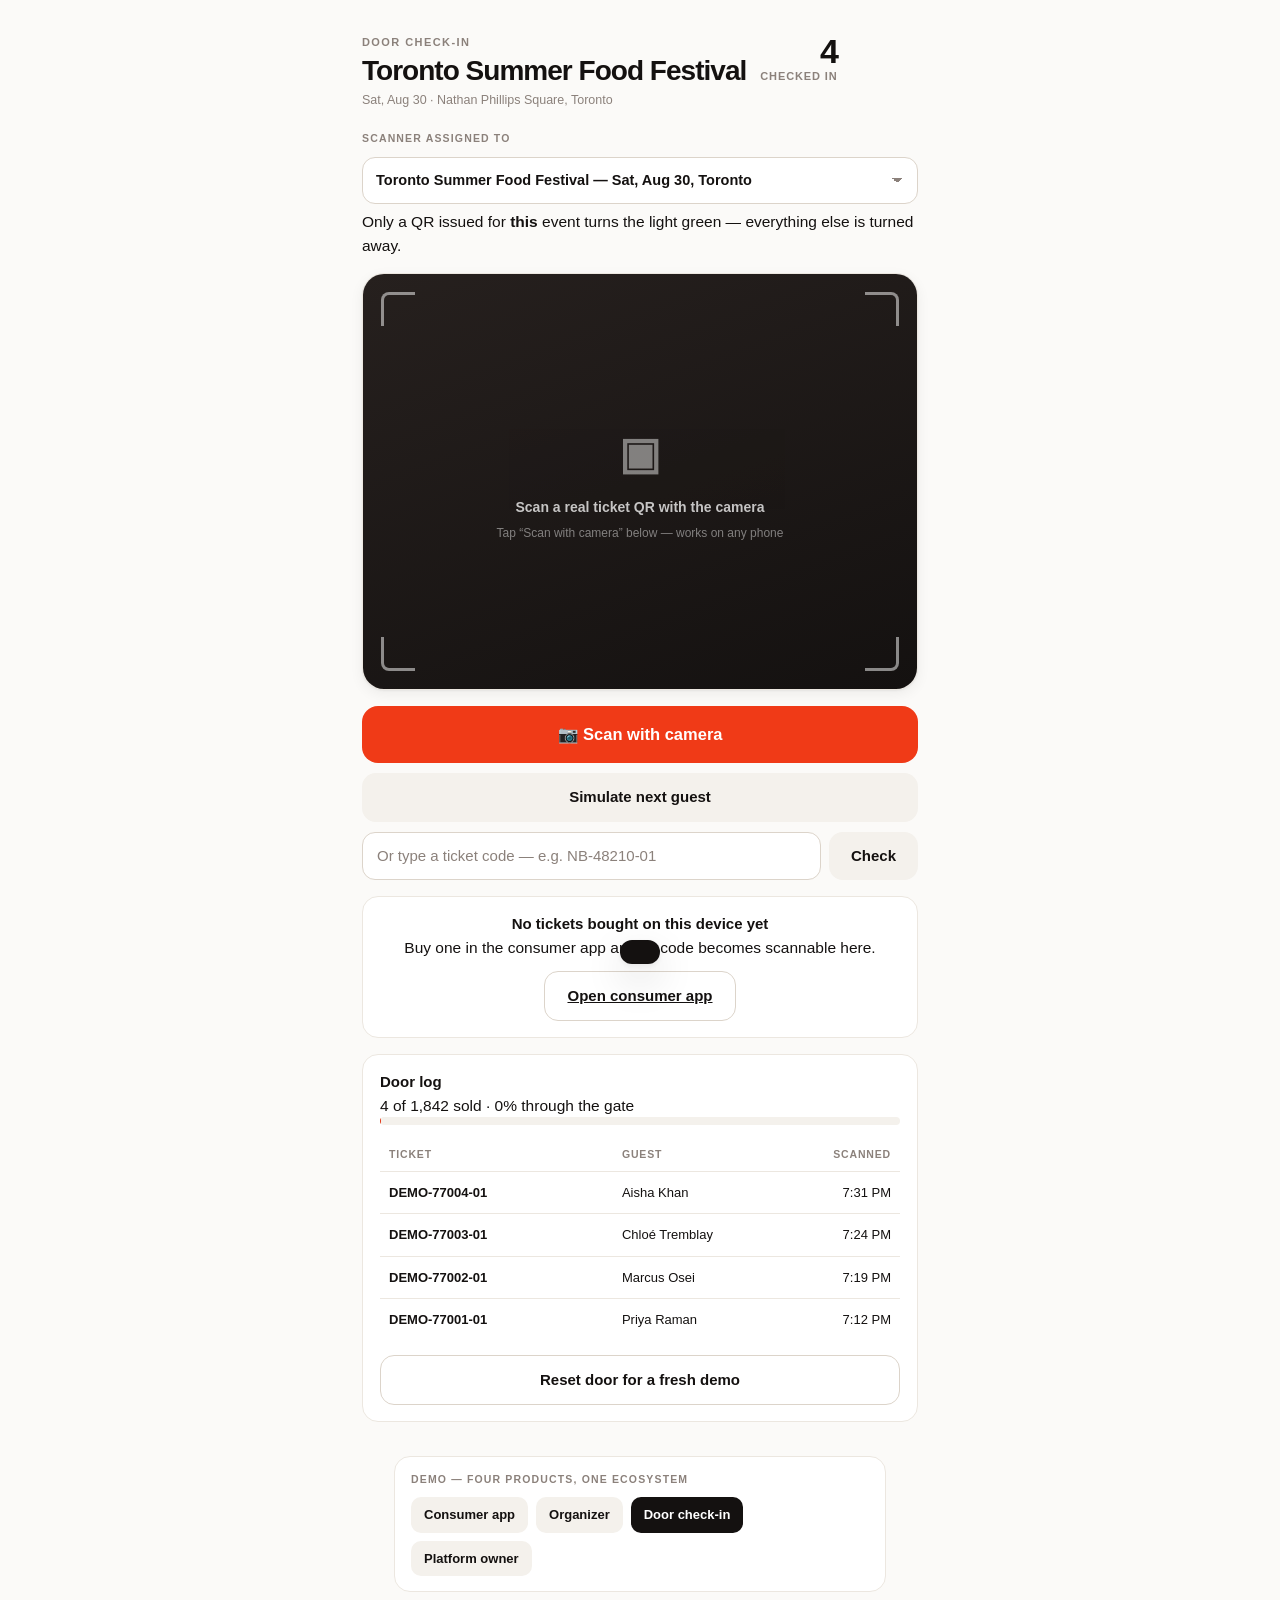
==== commit 0fed983c: "Real vibe videos, owner login, real QR tickets + phone camera scanner 1. 13 procedurally rendered 10" ====
--- a/checkin/index.html
+++ b/checkin/index.html
@@ -6,12 +6,14 @@
 <meta name="theme-color" content="#FBFAF8">
 <title>Door check-in — Nearby</title>
 <meta name="description" content="Demo: the host's QR scanner — verifies a ticket is genuine, is for this event, and has not already been used.">
-<link rel="stylesheet" href="../assets/app.css?v=4">
+<link rel="stylesheet" href="../assets/app.css?v=5">
 </head>
 <body>
 <main id="app"></main>
 <div class="toast" id="toast" role="status"></div>
-<script src="../assets/data.js?v=4"></script>
-<script src="../assets/checkin.js?v=4"></script>
+<script src="../assets/data.js?v=5"></script>
+<script src="../assets/ticket.js?v=5"></script>
+<script src="../assets/vendor/jsQR.js?v=5"></script>
+<script src="../assets/checkin.js?v=5"></script>
 </body>
 </html>
--- a/assets/app.css
+++ b/assets/app.css
@@ -726,3 +726,58 @@
 .bactions{display:flex; gap:8px; flex-wrap:wrap}
 .bactions .btn{flex:1; min-width:130px; padding:12px 14px; font-size:14px}
 @media (max-width:520px){ .monstats{grid-template-columns:1fr 1fr} }
+
+/* ---------- vibe videos ---------- */
+.reelvid{position:absolute; inset:0; width:100%; height:100%; object-fit:cover; background:transparent}
+.herovid{position:absolute; inset:0; width:100%; height:100%; object-fit:cover}
+.dhero .vibe{z-index:2} .dhero .glyph{z-index:0}
+.reel .scrim,.reel .reelplay,.reel .reellen,.reel .reelinfo{z-index:2}
+
+/* ---------- fullscreen ticket pass ---------- */
+.passtop .qr{cursor:pointer; text-align:center; position:relative}
+.passtop .qr canvas{width:86px; height:86px; display:block; image-rendering:pixelated}
+.qrtap{display:block; font-size:8.5px; font-weight:800; letter-spacing:.06em; text-transform:uppercase; color:var(--ink-3); margin-top:4px}
+.passwrap{align-items:center; padding:22px}
+.bigpass{background:#fff; border-radius:24px; padding:26px 24px calc(22px + env(safe-area-inset-bottom));
+  text-align:center; width:min(380px, 100%); box-shadow:var(--shadow-2); animation:pop .3s cubic-bezier(.3,1.4,.6,1)}
+.bp-ev{font-weight:800; font-size:17px; letter-spacing:-.025em; line-height:1.25}
+.bp-sub{font-size:12.5px; color:var(--ink-3); margin-top:4px}
+#bigqr{width:min(300px, 74vw); height:auto; image-rendering:pixelated; margin:18px auto 12px; display:block}
+.bp-code{font-weight:800; font-variant-numeric:tabular-nums; font-size:15px; letter-spacing:.04em}
+.bp-hint{font-size:12px; color:var(--ink-3); margin:6px 0 18px}
+
+/* ---------- camera scanner ---------- */
+.doorsel{width:100%; margin-top:8px; border:1.5px solid var(--line-2); border-radius:13px; padding:12px 13px;
+  background:var(--surface); font-size:14.5px; font-weight:650; outline:none; -webkit-appearance:none;
+  background-image:linear-gradient(45deg, transparent 50%, var(--ink-3) 50%), linear-gradient(135deg, var(--ink-3) 50%, transparent 50%);
+  background-position:calc(100% - 20px) 50%, calc(100% - 15px) 50%; background-size:5px 5px; background-repeat:no-repeat}
+.doorsel:focus{border-color:var(--flame)}
+.ckdoorsel{display:block}
+.viewfinder.camon{background:#0A0807}
+.viewfinder video{position:absolute; inset:0; width:100%; height:100%; object-fit:cover; z-index:0}
+.viewfinder .corner{z-index:2}
+.camhint{position:absolute; left:50%; bottom:14px; transform:translateX(-50%); z-index:3;
+  background:rgba(10,8,7,.6); color:#fff; font-size:12px; font-weight:700; padding:7px 13px; border-radius:99px;
+  backdrop-filter:blur(4px); white-space:nowrap}
+.camverdict{position:absolute; left:10px; right:10px; bottom:10px; z-index:3; border-radius:13px;
+  padding:11px 14px; color:#fff; display:flex; flex-direction:column; gap:2px;
+  animation:pop .25s cubic-bezier(.3,1.4,.6,1); box-shadow:0 4px 18px rgba(0,0,0,.35)}
+.camverdict b{font-size:15px; letter-spacing:.02em}
+.camverdict span{font-size:12px; opacity:.95; overflow-wrap:anywhere}
+.camverdict.ok{background:rgba(10,145,121,.94)}
+.camverdict.dupe{background:rgba(224,138,0,.94)}
+.camverdict.wrong{background:rgba(107,63,212,.94)}
+.camverdict.invalid,.camverdict.void{background:rgba(206,46,15,.94)}
+
+/* ---------- owner auth ---------- */
+.authwrap{min-height:88vh; display:flex; align-items:center; justify-content:center; padding:22px}
+.authcard{background:var(--surface); border:1px solid var(--line); border-radius:22px; padding:30px 26px;
+  width:min(400px,100%); box-shadow:var(--shadow-1)}
+.authcard h1{font-size:24px; font-weight:800; letter-spacing:-.035em; text-align:center}
+.authsub{font-size:13.5px; color:var(--ink-3); text-align:center; margin:7px 0 20px; line-height:1.5}
+.autherr{color:var(--flame-deep); font-size:13px; font-weight:700; min-height:20px; margin:2px 0 8px; text-align:center}
+.authreset{display:block; margin:14px auto 0; font-size:12.5px; font-weight:700; color:var(--ink-3); text-decoration:underline}
+.authreset:hover{color:var(--ink)}
+.authnote{font-size:11.5px; color:var(--ink-3); text-align:center; margin-top:18px; line-height:1.5;
+  border-top:1px solid var(--line); padding-top:14px}
+.ownerout{margin-left:auto; font-size:13px; padding:8px 15px}
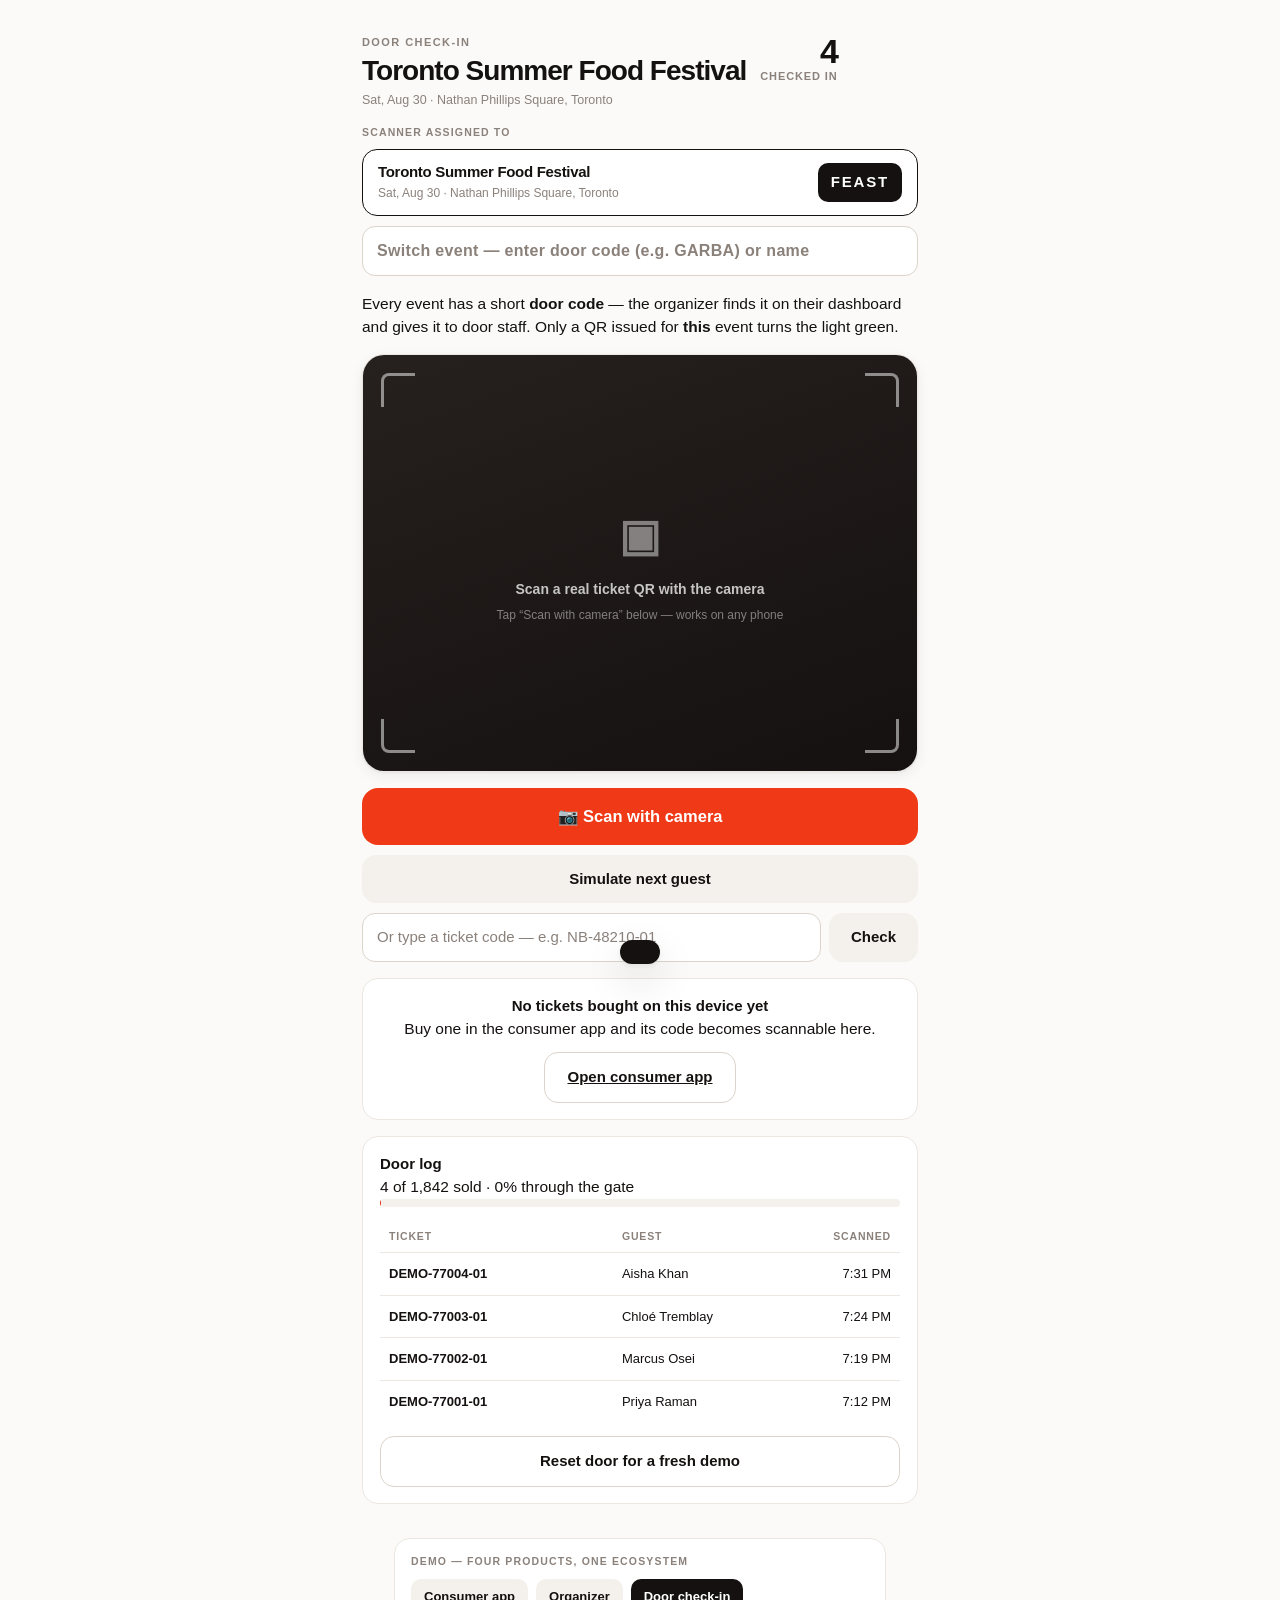
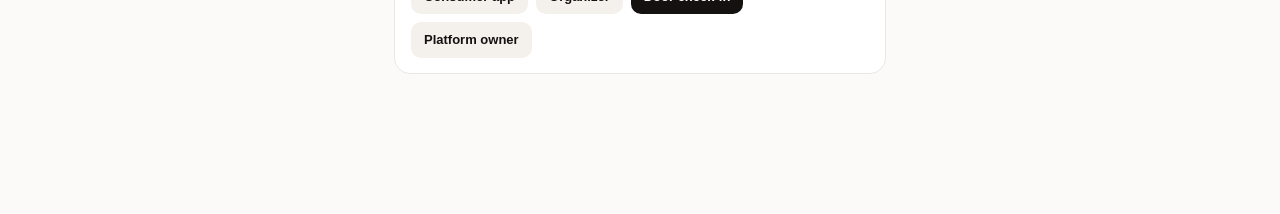
==== commit a0b7eb6d: "Door-code search to assign the scanner to an event Every event gets a short unique door code (GARBA," ====
--- a/checkin/index.html
+++ b/checkin/index.html
@@ -6,14 +6,14 @@
 <meta name="theme-color" content="#FBFAF8">
 <title>Door check-in — Nearby</title>
 <meta name="description" content="Demo: the host's QR scanner — verifies a ticket is genuine, is for this event, and has not already been used.">
-<link rel="stylesheet" href="../assets/app.css?v=5">
+<link rel="stylesheet" href="../assets/app.css?v=6">
 </head>
 <body>
 <main id="app"></main>
 <div class="toast" id="toast" role="status"></div>
-<script src="../assets/data.js?v=5"></script>
-<script src="../assets/ticket.js?v=5"></script>
-<script src="../assets/vendor/jsQR.js?v=5"></script>
-<script src="../assets/checkin.js?v=5"></script>
+<script src="../assets/data.js?v=6"></script>
+<script src="../assets/ticket.js?v=6"></script>
+<script src="../assets/vendor/jsQR.js?v=6"></script>
+<script src="../assets/checkin.js?v=6"></script>
 </body>
 </html>
--- a/assets/app.css
+++ b/assets/app.css
@@ -781,3 +781,26 @@
 .authnote{font-size:11.5px; color:var(--ink-3); text-align:center; margin-top:18px; line-height:1.5;
   border-top:1px solid var(--line); padding-top:14px}
 .ownerout{margin-left:auto; font-size:13px; padding:8px 15px}
+
+/* ---------- door codes ---------- */
+.doorcard{display:flex; align-items:center; gap:12px; background:var(--surface); border:1.5px solid var(--ink);
+  border-radius:15px; padding:13px 15px; margin-bottom:10px}
+.dcname{font-weight:800; font-size:15px; letter-spacing:-.02em; line-height:1.25}
+.dcmeta{font-size:12px; color:var(--ink-3); margin-top:2px}
+.doorcode{margin-left:auto; flex:none; background:var(--ink); color:#fff; font-weight:800; font-size:15px;
+  letter-spacing:.12em; padding:8px 13px; border-radius:10px; font-variant-numeric:tabular-nums}
+.doorcode.sm{font-size:11px; padding:4px 8px; letter-spacing:.09em; margin-left:0}
+.doorsearch{width:100%; border:1.5px solid var(--line-2); border-radius:13px; padding:12px 14px;
+  background:var(--surface); outline:none; font-size:16px; font-weight:650; letter-spacing:.02em}
+.doorsearch:focus{border-color:var(--flame); box-shadow:0 0 0 3px var(--flame-tint)}
+.doorres{display:flex; flex-direction:column; gap:7px; margin-top:8px}
+.doorrow{display:flex; align-items:center; gap:11px; width:100%; background:var(--surface);
+  border:1px solid var(--line); border-radius:13px; padding:11px 13px; text-align:left}
+.doorrow:hover{border-color:var(--ink-3)}
+.drname{font-weight:700; font-size:13.5px; line-height:1.3; min-width:0}
+.drmeta{display:block; font-weight:600; font-size:11.5px; color:var(--ink-3); margin-top:1px}
+.doorempty{font-size:12.5px; color:var(--ink-3); padding:9px 2px}
+.doorcodebox{flex:none; text-align:center; background:var(--sunk); border-radius:14px; padding:11px 16px; max-width:220px}
+.doorcodebox .dcb-l{font-size:9.5px; font-weight:800; letter-spacing:.12em; text-transform:uppercase; color:var(--ink-3)}
+.doorcodebox .doorcode{margin:5px auto 6px; display:inline-block}
+.doorcodebox .dcb-h{font-size:10.5px; color:var(--ink-3); line-height:1.4}
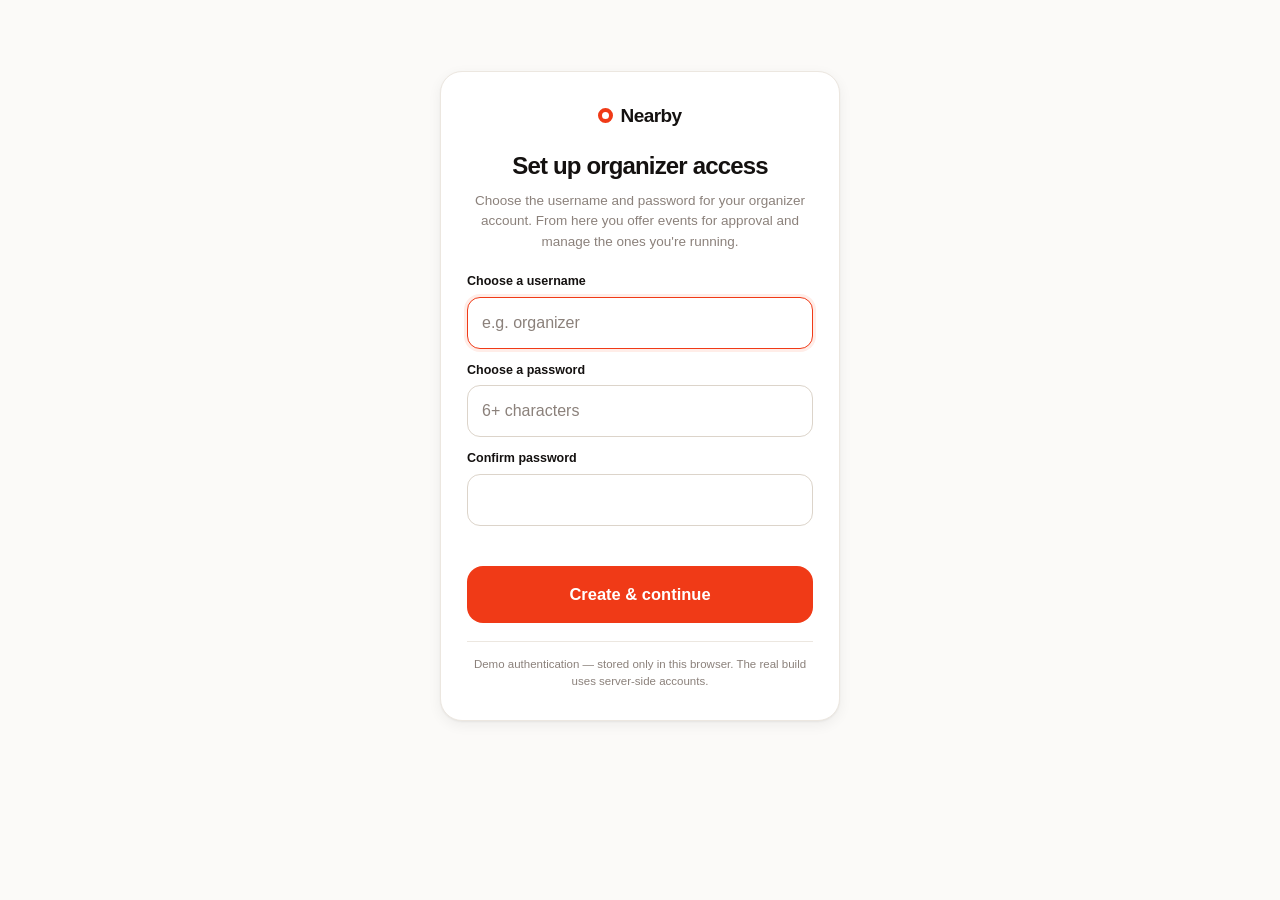
==== commit 37e9c67e: "Close gate findings T46 (unauthenticated check-in) and T2 (.gitignore) T46 — /checkin/ had no auth: " ====
--- a/checkin/index.html
+++ b/checkin/index.html
@@ -2,18 +2,21 @@
 <html lang="en">
 <head>
 <meta charset="utf-8">
+<meta name="robots" content="noindex, nofollow">
 <meta name="viewport" content="width=device-width, initial-scale=1, viewport-fit=cover">
 <meta name="theme-color" content="#FBFAF8">
 <title>Door check-in — Nearby</title>
 <meta name="description" content="Demo: the host's QR scanner — verifies a ticket is genuine, is for this event, and has not already been used.">
-<link rel="stylesheet" href="../assets/app.css?v=6">
+<link rel="stylesheet" href="../assets/app.css?v=9">
 </head>
 <body>
 <main id="app"></main>
 <div class="toast" id="toast" role="status"></div>
-<script src="../assets/data.js?v=6"></script>
-<script src="../assets/ticket.js?v=6"></script>
-<script src="../assets/vendor/jsQR.js?v=6"></script>
-<script src="../assets/checkin.js?v=6"></script>
+<script src="../assets/data.js?v=9"></script>
+<script src="../assets/ticket.js?v=9"></script>
+<script src="../assets/vendor/jsQR.js?v=9"></script>
+<script src="../assets/checkin.js?v=9"></script>
+<script src="../assets/auth.js?v=9"></script>
+<script>gate("organizer","mountCheckin");</script>
 </body>
 </html>
--- a/assets/app.css
+++ b/assets/app.css
@@ -804,3 +804,51 @@
 .doorcodebox .dcb-l{font-size:9.5px; font-weight:800; letter-spacing:.12em; text-transform:uppercase; color:var(--ink-3)}
 .doorcodebox .doorcode{margin:5px auto 6px; display:inline-block}
 .doorcodebox .dcb-h{font-size:10.5px; color:var(--ink-3); line-height:1.4}
+
+/* ---------- organizer offer form ---------- */
+.offergrid{display:grid;grid-template-columns:1fr 1fr;gap:12px;margin:14px 0}
+.offergrid .field{margin:0}
+.offergrid .field.wide{grid-column:1/-1}
+.offergrid label{display:block;font-size:12.5px;font-weight:650;margin-bottom:5px}
+.offergrid input,.offergrid textarea,.offergrid select{width:100%;border:1.5px solid var(--line-2);border-radius:11px;padding:10px 12px;background:var(--surface);outline:none;font-size:15px;font-family:inherit}
+.offergrid input:focus,.offergrid textarea:focus,.offergrid select:focus{border-color:var(--flame);box-shadow:0 0 0 3px var(--flame-tint)}
+.offergrid textarea{resize:vertical}
+.okmsg{background:var(--teal-tint);color:var(--teal);border-radius:11px;padding:11px 14px;font-size:13.5px;font-weight:600;margin:12px 0;line-height:1.5}
+.okmsg b{color:var(--teal)}
+.qrow.live{border-color:var(--flame);background:var(--flame-tint)}
+@media (max-width:560px){ .offergrid{grid-template-columns:1fr} }
+
+/* ---------- confirmation email ---------- */
+.emailwrap{align-items:flex-start;padding:0;overflow-y:auto}
+.email{background:var(--surface);width:100%;max-width:560px;margin:0 auto;min-height:100%}
+@media (min-width:600px){.email{margin:24px auto;min-height:0;border-radius:16px;overflow:hidden;box-shadow:var(--shadow-2)}}
+.email-bar{position:sticky;top:0;display:flex;align-items:center;justify-content:space-between;padding:12px 16px;background:var(--sunk);border-bottom:1px solid var(--line);z-index:2}
+.email-app{font-weight:800;font-size:14px;letter-spacing:-.01em;color:var(--ink-2)}
+.email-head{padding:18px 20px 14px;border-bottom:1px solid var(--line)}
+.email-subj{font-size:19px;font-weight:800;letter-spacing:-.02em;line-height:1.25;margin-bottom:14px}
+.email-from{display:flex;gap:11px;align-items:center}
+.email-av{width:38px;height:38px;border-radius:50%;background:var(--flame);color:#fff;font-weight:800;display:flex;align-items:center;justify-content:center;flex:none}
+.ef-name{font-weight:700;font-size:14px}
+.ef-addr{font-weight:400;color:var(--ink-3);font-size:12.5px}
+.ef-to{font-size:12.5px;color:var(--ink-3);margin-top:1px}
+.email-body{padding:20px}
+.email-body p{font-size:14.5px;line-height:1.6;color:var(--ink-2);margin-bottom:14px}
+.email-card{display:flex;gap:0;border:1px solid var(--line);border-radius:14px;overflow:hidden;margin:16px 0}
+.ec-art{width:96px;flex:none;position:relative}
+.ec-glyph{position:absolute;right:6px;bottom:-10px;font-size:52px;font-weight:800;color:rgba(255,255,255,.3)}
+.ec-body{padding:12px 14px;min-width:0}
+.ec-title{font-weight:750;font-size:15px;letter-spacing:-.01em;margin:3px 0}
+.ec-meta{font-size:12.5px;color:var(--ink-3)}
+.email-qr{display:flex;gap:14px;align-items:center;background:var(--sunk);border-radius:14px;padding:14px;margin:16px 0}
+.email-qr canvas{width:96px;height:96px;flex:none;image-rendering:pixelated;background:#fff;border-radius:8px;padding:5px;border:1px solid var(--line)}
+.eq-code{font-family:var(--mono,ui-monospace,monospace);font-weight:800;font-size:14px;letter-spacing:.03em}
+.eq-hint{font-size:12.5px;color:var(--ink-3);margin-top:3px;line-height:1.4}
+.email-order{width:100%;border-collapse:collapse;margin:8px 0 4px;font-size:13.5px}
+.email-order td{padding:8px 0;border-bottom:1px solid var(--line);vertical-align:top}
+.email-order td:first-child{color:var(--ink-3);width:78px;font-weight:600}
+.email-order td:last-child{color:var(--ink);font-weight:600}
+.email-fine{font-size:12.5px!important;color:var(--ink-3)!important;margin-top:14px!important}
+.email-foot{font-size:11.5px;color:var(--ink-3);border-top:1px solid var(--line);padding-top:14px;margin-top:16px;line-height:1.5}
+
+/* sign-out control on the door scanner */
+.cksignout{display:block; margin-top:8px; padding:6px 12px; font-size:12px; border-radius:9px}
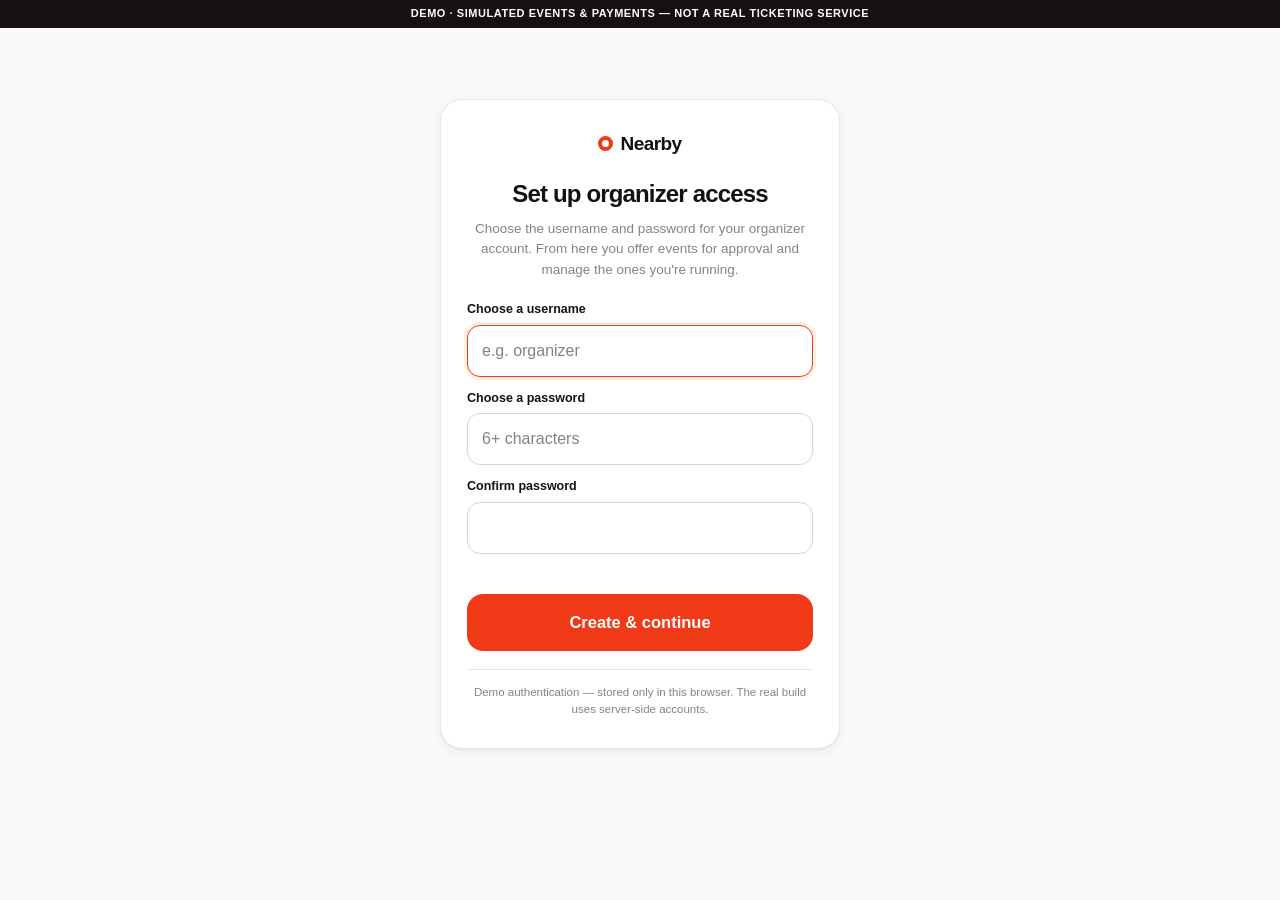
==== commit cb8349c1: "Add persistent DEMO banner across all four products Fixed 28px bar pinned to the top of every surfac" ====
--- a/checkin/index.html
+++ b/checkin/index.html
@@ -7,16 +7,17 @@
 <meta name="theme-color" content="#FBFAF8">
 <title>Door check-in — Nearby</title>
 <meta name="description" content="Demo: the host's QR scanner — verifies a ticket is genuine, is for this event, and has not already been used.">
-<link rel="stylesheet" href="../assets/app.css?v=9">
+<link rel="stylesheet" href="../assets/app.css?v=11">
 </head>
 <body>
+<div class="demobanner" role="note"><span class="bfull">DEMO &middot; Simulated events &amp; payments &mdash; not a real ticketing service</span><span class="bshort">DEMO &middot; Not a real ticketing service</span></div>
 <main id="app"></main>
 <div class="toast" id="toast" role="status"></div>
-<script src="../assets/data.js?v=9"></script>
-<script src="../assets/ticket.js?v=9"></script>
-<script src="../assets/vendor/jsQR.js?v=9"></script>
-<script src="../assets/checkin.js?v=9"></script>
-<script src="../assets/auth.js?v=9"></script>
+<script src="../assets/data.js?v=11"></script>
+<script src="../assets/ticket.js?v=11"></script>
+<script src="../assets/vendor/jsQR.js?v=11"></script>
+<script src="../assets/checkin.js?v=11"></script>
+<script src="../assets/auth.js?v=11"></script>
 <script>gate("organizer","mountCheckin");</script>
 </body>
 </html>
--- a/assets/app.css
+++ b/assets/app.css
@@ -852,3 +852,26 @@
 
 /* sign-out control on the door scanner */
 .cksignout{display:block; margin-top:8px; padding:6px 12px; font-size:12px; border-radius:9px}
+
+/* ---------- persistent demo banner ----------
+   Public-facing warning so nobody mistakes the demo for a live ticketing
+   service once it sits on the client's real domain. Deliberately not
+   dismissible. */
+:root{ --bannerh:28px; }
+.demobanner{
+  position:fixed; top:0; left:0; right:0; z-index:60;
+  background:var(--ink); color:#fff;
+  font-size:11px; font-weight:800; letter-spacing:.05em; text-transform:uppercase;
+  text-align:center; line-height:1; padding:8px 12px;
+  height:var(--bannerh); white-space:nowrap; overflow:hidden;
+}
+.demobanner .bshort{display:none}
+body{ padding-top:var(--bannerh); }
+.topbar{ top:var(--bannerh); }          /* sticky header sits below the banner */
+.backbar{ top:var(--bannerh); }
+/* keep it to a single line on narrow phones */
+@media (max-width:560px){
+  .demobanner{font-size:10px; letter-spacing:.03em}
+  .demobanner .bfull{display:none}
+  .demobanner .bshort{display:inline}
+}
